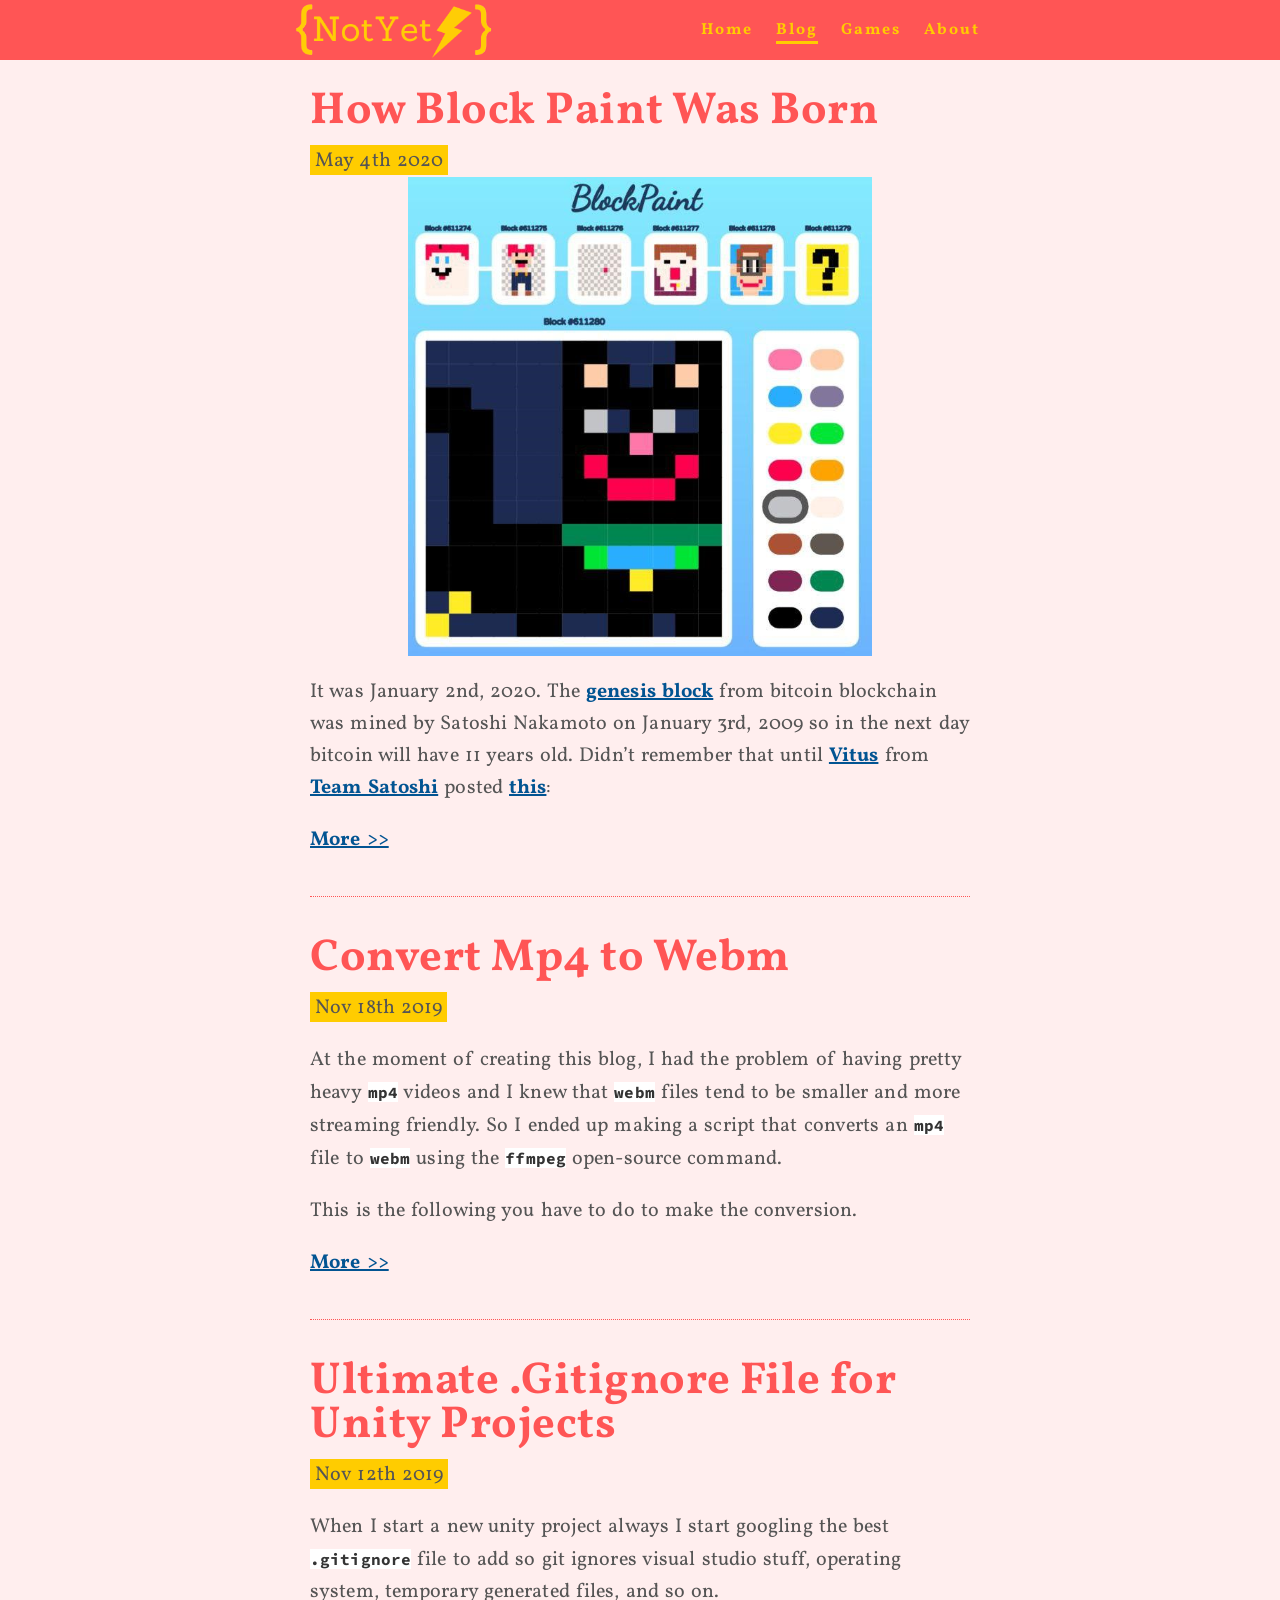
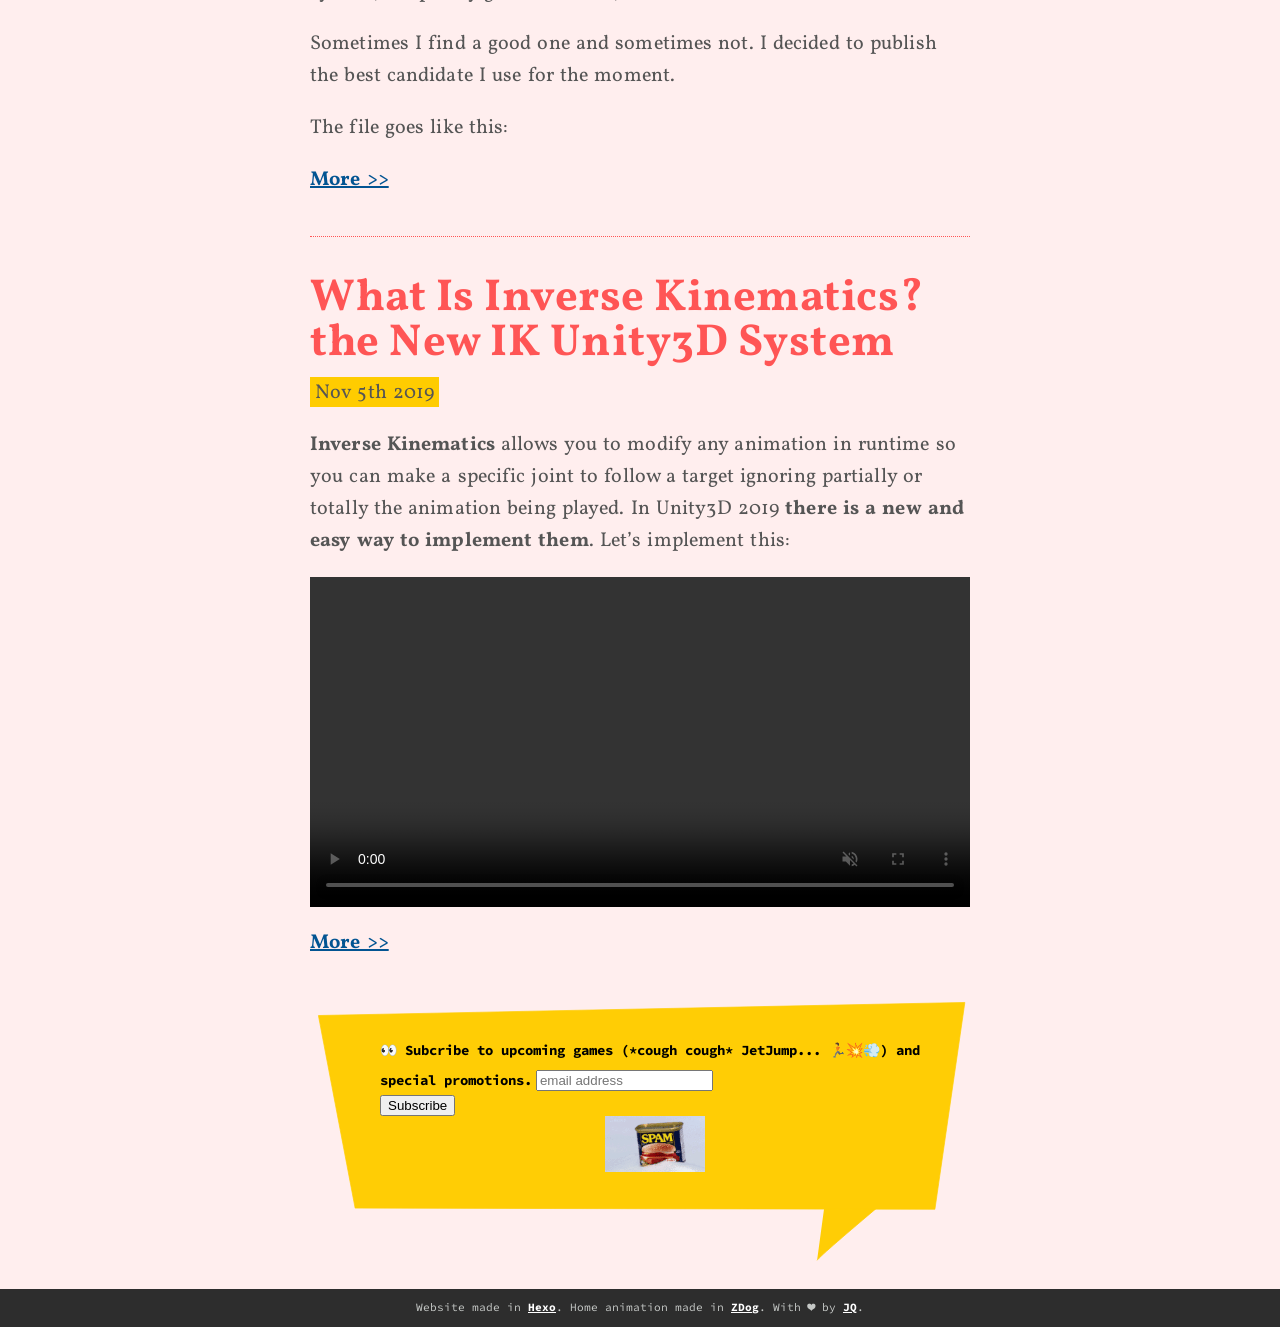
==== blog/index.html @ b5390eaa "Site updated: 2020-05-04 12:32:25" ====
<html>
<head>
    <meta charset="UTF-8">
<meta name="viewport" content="width=device-width, initial-scale=1.0">
<meta http-equiv="X-UA-Compatible" content="ie=edge">
<meta name="google-site-verification" content="VrJ_5sbiz02gK5WqwfSLQ8V2XP4T2R1Zn0frzu90R7w" />
<link rel="icon" href="/images/icon2-64.png" type="image/x-icon" />

<link rel="stylesheet" href="/css/reset.css">


    
<link rel="stylesheet" href="/css/style.css">

    
<link rel="stylesheet" href="/css/highlight.css">

    
<link rel="stylesheet" href="/css/zdog.css">

    
    
    <link href="https://fonts.googleapis.com/css?family=Vollkorn&display=swap" rel="stylesheet">
    <link href="https://fonts.googleapis.com/css?family=Source+Code+Pro&display=swap" rel="stylesheet">
    <title>{NotYet⚡}</title>

    <link href="https://fonts.googleapis.com/css?family=Varela+Round&display=swap" rel="stylesheet">
<meta name="generator" content="Hexo 4.2.0"></head>

    
    <body>
        <div class="top-band"></div>
        <div class="wrap">
            <header>
    <a href="/" class="header-link-home">
        <img src="/images/logo2.png">
    </a>
    <ul class="nav nav-list">
        <li class="nav-list-item"><a class="nav-list-link" href="/">Home</a></li>
        <li class="nav-list-item current "><a class="nav-list-link" href="/blog">Blog</a></li>
        <li class="nav-list-item"><a class="nav-list-link" href="/games">Games</a></li>
        <li class="nav-list-item"><a class="nav-list-link" href="/about">About</a></li>
    </ul>
    
</header>


            <div class="middle">
                
    <div class="post-content">
        <h2 class="title"><a href="/blockpaint-history/">How Block Paint Was Born</a></h2>
        <p class="date">May 4th 2020</p>
        <img src="/blockpaint-history/bp11.png" class="" title="Negro Matapacos">

<p>It was January 2nd, 2020. The <a href="https://www.blockchain.com/btc/block/000000000019d6689c085ae165831e934ff763ae46a2a6c172b3f1b60a8ce26f" target="_blank" rel="noopener">genesis block</a> from bitcoin blockchain was mined by Satoshi Nakamoto on January 3rd, 2009 so in the next day bitcoin will have 11 years old. Didn’t remember that until <a href="https://twitter.com/Vitus_Ze" target="_blank" rel="noopener">Vitus</a> from <a href="http://teamsatoshi.org/" target="_blank" rel="noopener">Team Satoshi</a> posted <a href="https://twitter.com/Vitus_Ze/status/1212703842363740160" target="_blank" rel="noopener">this</a>:</p> 
        <p><a href="/blockpaint-history/">More >></a></p>
    </div>

    <div class="post-content post-separator ">
        <h2 class="title"><a href="/mp4-to-webm/">Convert Mp4 to Webm</a></h2>
        <p class="date">Nov 18th 2019</p>
        <p>At the moment of creating this blog, I had the problem of having pretty heavy <code>mp4</code> videos and I knew that <code>webm</code> files tend to be smaller and more streaming friendly. So I ended up making a script that converts an <code>mp4</code> file to <code>webm</code> using the <code>ffmpeg</code> open-source command.</p>
<p>This is the following you have to do to make the conversion.</p> 
        <p><a href="/mp4-to-webm/">More >></a></p>
    </div>

    <div class="post-content post-separator ">
        <h2 class="title"><a href="/gitignore-unity/">Ultimate .Gitignore File for Unity Projects</a></h2>
        <p class="date">Nov 12th 2019</p>
        <p>When I start a new unity project always I start googling the best <code>.gitignore</code> file to add so git ignores visual studio stuff, operating system, temporary generated files, and so on.</p>
<p>Sometimes I find a good one and sometimes not. I decided to publish the best candidate I use for the moment.</p>
<p>The file goes like this:</p> 
        <p><a href="/gitignore-unity/">More >></a></p>
    </div>

    <div class="post-content post-separator ">
        <h2 class="title"><a href="/ik/">What Is Inverse Kinematics? the New IK Unity3D System</a></h2>
        <p class="date">Nov 5th 2019</p>
        <p><strong>Inverse Kinematics</strong> allows you to modify any animation in runtime so you can make a specific joint to follow a target ignoring partially or totally the animation being played. In Unity3D 2019 <strong>there is a new and easy way to implement them</strong>. Let’s implement this:</p>
<video id="vid" allowfullscreen playsinline autoplay muted loop controls>
  <source src="/ik/ik-final.mp4" type="video/webm">
    Your browser does not support the video tag.
</video> 
        <p><a href="/ik/">More >></a></p>
    </div>


<div class="join" >
    <img class="join-bg" src="/images/bubble.svg">
    <div class="join-content">

        <!-- Begin Mailchimp Signup Form -->
<link href="//cdn-images.mailchimp.com/embedcode/horizontal-slim-10_7.css" rel="stylesheet" type="text/css">
<style type="text/css">
    #mc_embed_signup{background: transparent; clear:left; font:14px Helvetica,Arial,sans-serif; width:100%;}
    #mc_embed_signup label, #mc_embed_signup p{
        font-family: 'Source Code Pro', monospace;
        color: #000;
        font-weight: bold;
        margin: 0 0 20px 0;
        line-height: 30px;
        font-size: 14px;
        text-align: center;
    }
    #mc_embed_signup p{color:#666; font-weight: normal;}
	/* Add your own Mailchimp form style overrides in your site stylesheet or in this style block.
	   We recommend moving this block and the preceding CSS link to the HEAD of your HTML file. */
</style>
<div id="mc_embed_signup">
<form action="https://games.us4.list-manage.com/subscribe/post?u=2bb8a45b43e13f5409852b77a&amp;id=c672452f30" method="post" id="mc-embedded-subscribe-form" name="mc-embedded-subscribe-form" class="validate" target="_blank" novalidate>
    <div id="mc_embed_signup_scroll">
    <label for="mce-EMAIL">👀 Subcribe to upcoming games (*cough cough* JetJump... 🏃💥💨) and special promotions.</label>
	<input type="email" value="" name="EMAIL" class="email" id="mce-EMAIL" placeholder="email address" required>
    <!-- real people should not fill this in and expect good things - do not remove this or risk form bot signups-->
    <div style="position: absolute; left: -5000px;" aria-hidden="true"><input type="text" name="b_2bb8a45b43e13f5409852b77a_c672452f30" tabindex="-1" value=""></div>
    <div class="clear"><input type="submit" value="Subscribe" name="subscribe" id="mc-embedded-subscribe" class="button"></div>
    </div>
</form>
<p><img src="/images/spam2.gif" /></p>
</div>

<!--End mc_embed_signup-->

        <!-- div class="join-left">
            <h2><a href="https://discord.gg/3KVcU8p" target="_blank" rel="noopener">Let's stay in touch! Join the discord channel</a></h2>
            <p>See you there!🤜💥🤛</p>
        </div>
        <div class="join-right">
            <a href="https://discord.gg/3KVcU8p" target="_blank" rel="noopener"><img src="/images/discord.png" class="join-discord"></a>
        </div -->
        <!-- div class="join-middle"></div>
        <div class="join-right">
            <p>Receive news about my next game release (I will not spam you. I hate spam too!)</p>
            <form>
                <input type="text">
            </form>
        </div -->
    </div>
    
</div>


            </div>
        </div>
        <div class="footer">
    <p>Website made in <a href="https://hexo.io/" target="_blank">Hexo</a>. Home animation made in <a href="https://zzz.dog/" target="_blank">ZDog</a>. With ❤️ by <a href="http://twitter.com/chulini" target="_blank">JQ</a>.</p>
</div>

    <script>
      var disqus_shortname = 'notyet-1';
      
      (function(){
        var dsq = document.createElement('script');
        dsq.type = 'text/javascript';
        dsq.async = true;
        dsq.src = '//go.disqus.com/count.js';
        (document.getElementsByTagName('head')[0] || document.getElementsByTagName('body')[0]).appendChild(dsq);
      })();
    </script>
    
    

    </body>    
    

</html>
---- css/style.css ----
/*
Colors:
#fc0 //Orange
#fee //Cream
#555 //gray
#f55 //red
#025492 //Blue
*/
body{
  font-family: 'Vollkorn', serif;
  background: #fee;
  color: #555;
}
.top-band{
  position: absolute;
  width: 100%;
  height: 60px;
  top:0;
  left:0;
  background: #f55;
  z-index: -1;
}

.wrap{
  max-width: 700px;
  margin: 0 auto;
}
header {
  max-width: 700px;
  min-height:60px;
  /*padding: 20px 100px;*/
  font-family: 'Vollkorn', serif;
  display:block;
  background-color: #f55;
}
header .nav-list{
  float: right;
  
}

header .nav-list-item
{
  display: inline-block;
  padding: 19px 10px;
}
header .nav-list-item a{
  font-size: 1em;
  line-height: 1.4;
  text-decoration: none;
  color: #fc0;
  font-weight: bold;
  letter-spacing: 2px;
}
header .nav-list-item a:hover
{
  border-bottom: 3px dotted #fc0;
}
header .current a
{
  border-bottom: 3px solid #fc0;
}
.header-link-home{
  float:left;
}
.header-link-home img{
  height: 60px;
  float: left;
}
h1 .header-link-home {
  line-height: 60px;
  float: left;
  margin: 0 30px;
  font-size: 2em;
  color: #777;
  font-weight: bold;
  text-decoration: none;
}
.middle{
  max-width: 700px;
  margin: 20px auto;
  padding: 0 20px;
  min-height: calc(100vh - 137px);
  position: relative;
}
video{
  width: 100%;
}

@media screen and (max-width: 700px)
{
  .wrap{
    width: inherit;
    margin:0;
  }
  .middle{
    min-height: calc(100vh - 197px);
  }
  header{
    min-width: inherit;
    height: 120px;
    display:block;
    text-align: center;
  }
  header .header-link-home{
    margin:0 auto;
    text-align: center;
    
    float:none;
  }
  header .header-link-home img{
    float:none;
    display: block;
    margin:0 auto;
  }
  header h1{
    display:inline;
  }
  /*h1 .header-link-home {
    float: none;
    display:inline-block;
  }*/
  header .nav-list{
    width:100%;
    display: block;
  }
}

.post-content{
  margin: 0 0px 40px 0px;
  font-family: 'Vollkorn', serif;
}
.post-separator{
  border-top: 1px dotted #f55;
  padding: 30px 0 0 0;
}
.post-content img{
  max-width: 100%;
  display: block;
  margin: 0 auto;
}
.post-border{
  border-left: 1px dotted #f55;
  padding: 0 0 0 20px;
}
a{
  color: #333;
}
.post-content h2.title {  
  padding: 10px 0;
  margin: 0;
  font-family: 'Vollkorn', serif;
}
.post-content h2.title a, .games h2 a{
  color: #f55;
  font-size: 2em;
  text-decoration: none;
  letter-spacing: 0.5px;
  font-family: 'Vollkorn', serif;

}
h2 a:hover{
  text-decoration: underline;
  text-decoration-style: dotted;
}
.post-content{
  font-family: 'Vollkorn', serif;
}
p strong{
  font-weight: bold;
}
p emph
{
  font-style: italic;
}
p a{
  font-weight: bold;
}
p{
  line-height: 1.6em;
}
.post-content p, .post-content ul, .post-content ol, .post-content li{
  margin: 20px 0 20px 0;
  font-size: 20px;
  letter-spacing: 0.1px;
  word-spacing: 2px;
}
p.date{
  background-color: #fc0;
  display: inline;
  padding: 2px 5px 0px 5px;
}
p code, ul code, ol code{
  background-color: #fff;
  color: #333;
  font-weight: bold;
}
.post-content h1{
  font-size: 1.8em;
  margin: 65px 0px 15px 0;
  font-weight: bold;
  letter-spacing: 1px;
  font-family: 'Varela Round', serif;
}
.post-content h2{
  font-size: 1.4em;
  margin: 45px 0px 15px 0;
  font-weight: bold;
  letter-spacing: 1px;
  font-family: 'Varela Round', serif;
}
.post-content ul{
  list-style-type: square;
  margin: 10px 0 20px 40px;
}
.post-content ol{
  list-style-type: decimal;
  margin: 10px 0 20px 40px;
}

.join {
  margin: 20px 0;
  padding: 36px 41px 77px 70px;
  position: relative;
  display: block;
}
.join-bg{
  width: 100%; 
  height: 100%; 
  position: absolute; 
  left: 0px; 
  top: 0px; 
  z-index: -1;
}
.join-content{
  margin:0px auto;
  display: flex;
}
.join-left{
  flex:1;
  text-align: center;
}
.join-left img{
  max-width: 50px;
}
.join-middle{
  flex: initial;
  width: 2px;
  background: #f55;
  margin: 0 30px;
}
.join-right{
  flex: .6;
  text-align: center;
}
.join-discord{
  height: 100px;
}
.join h2{
  font-family: 'Source Code Pro', monospace;
  color: #025492;
  font-weight: bold;
  margin: 0 0 20px 0;
  line-height: 30px;
}
.join h2 a:hover, p a:hover, .post-content .title a:hover{
  background: #f55;
  color: #fc0;
  text-decoration: none;
}
.join p{
  font-family: 'Source Code Pro', monospace;
  font-size: .8em;
}
.footer{
  width:100%;
  padding: 10px 0;
  font-family: 'Source Code Pro', monospace;
  background-color:#2d2d2d/* #2d2d2d;*/  
}
html{
  min-height:100%;/* make sure it is at least as tall as the viewport */
  position:relative;
}
body{
  height:100%; /* force the BODY element to match the height of the HTML element */
}

.footer p{
  color:#c5c8c6;
  font-size: .7em;
  text-align: center;
  padding: 0 10px;
  margin:0;
}
.footer p a{
  color:#fff;
}
p a{
  color: #025492;
}
.games{
  /* display:flex; */
}
.games img{
  width: 250px;
  margin: 0 15px 0 0;
  float:left;
}
/* .games .games-description{
  margin:0 auto auto 15px;
}  */
.games h1{
  margin: 15px 0px 15px 0;
}

/* Anybody can paint the block being mined. After that (10 minutes in average). The drawing will be in history and not be updated anymore.
Made as a web experiment for the bitcoin 11th birthday challange from [Team Satoshi](http://teamsatoshi.org/). */
---- css/highlight.css ----
.post-content blockquote{
  margin:2em 0;
  padding-left:20px;
  border-left:4px solid #f55
}

.post-content>table,.post-content>figure.highlight{
  box-shadow:0 1px 2px rgba(0,0,0,0.125)
}
.post-content .danger{
  position:relative;
  margin:2em 0;
  padding:12px 24px 12px 30px;
  border-left:4px solid #f66;
  border-top-right-radius:2px;
  border-bottom-right-radius:2px;
  background-color:#2d2d2d
}
.post-content .danger br{
  display:none
}
.post-content .danger:before{
  position:absolute;
  top:14px;
  left:-12px;
  content:"!";
  width:20px;
  height:20px;
  border-radius:100%;
  color:#000;
  font-size:14px;
  line-height:20px;
  font-weight:bold;
  text-align:center;
  background-color:#f66;
  font-family:'Dosis', 'Source Sans Pro', 'Helvetica Neue', Arial, sans-serif
}
#mask{
  position:fixed;
  overflow:scroll;
  width:100%;
  height:100%;
  padding:1em 0;
  background-color:rgba(0,0,0,0.5);
  z-index:10
}
#mask #mask-image{
  max-width:95%
}
code,pre{
  font-size:0.8em;
  background-color:#2d2d2d;
  font-family: 'Source Code Pro', monospace;
}
.highlight{
  position:relative;
  margin:1em 0;
  border-radius:2px;
  line-height:1.1em;
  background-color:#2d2d2d;
  overflow-x:auto
}
.highlight table,.highlight tr,.highlight td{
  width:100%;
  border-collapse:collapse;
  padding:0;
  margin:0
}
.highlight .gutter{
  width: 20px;
}
.highlight .code pre{
  padding:1.2em 1.4em;
  line-height:1.5em;
  margin:0
}
.highlight .gutter pre{
  padding:1.2em .5em;
  line-height:1.5em;
  margin:0
}
.highlight .code pre .line, .highlight .gutter pre .line{
  width:auto;
  height:18px;
}
.line-numbers{
  color: #666;
  font-size: 0.85em;
}
.highlight.html .code:after,.highlight.js .code:after,.highlight.bash .code:after,.highlight.css .code:after,.highlight.scss .code:after,.highlight.diff .code:after,.highlight.java .code:after,.highlight.xml .code:after,.highlight.python .code:after,.highlight.json .code:after,.highlight.swift .code:after,.highlight.ruby .code:after,.highlight.perl .code:after,.highlight.php .code:after,.highlight.c .code:after,.highlight.cpp .code:after,.highlight.ts .code:after,.highlight.cs .code:after{
  position:absolute;
  top:0;
  right:0;
  color:#666;
  text-align:right;
  font-size:1em;
  padding:5px 10px 0;
  line-height:15px;
  height:15px;
  font-weight:bold;
  font-family: 'Source Code Pro', monospace;
}
.highlight.html .code:after{
  content:"HTML"
}
.highlight.js .code:after{
  content:"JS"
}
.highlight.javascript .code:after{
  content:"JS"
}
.highlight.bash .code:after{
  content:"BASH"
}
.highlight.css .code:after{
  content:"CSS"
}
.highlight.scss .code:after{
  content:"SCSS"
}
.highlight.diff .code:after{
  content:"DIFF"
}
.highlight.java .code:after{
  content:"JAVA"
}
.highlight.xml .code:after{
  content:"XML"
}
.highlight.python .code:after{
  content:"PYTHON"
}
.highlight.json .code:after{
  content:"JSON"
}
.highlight.swift .code:after{
  content:"SWIFT"
}
.highlight.ruby .code:after{
  content:"RUBY"
}
.highlight.perl .code:after{
  content:"PERL"
}
.highlight.php .code:after{
  content:"PHP"
}
.highlight.c .code:after{
  content:"C"
}
.highlight.java .code:after{
  content:"JAVA"
}
.highlight.cpp .code:after{
  content:"CPP"
}
.highlight.ts .code:after{
  content:"TS"
}
.highlight.cpp .code:after{
  content:'C++'
}
.highlight.cs .code:after{
  content:'C#'
}
pre{
  color:#c5c8c6
}
pre .function .keyword,pre .constant{
  color:#81a2be
}
pre .keyword,pre .attribute{
  color:#cc6666
}
pre .number,pre .literal{
  color:#81a2be
}
pre .tag,pre .tag .title,pre .change,pre .winutils,pre .flow,pre .lisp .title,pre .clojure .built_in,pre .nginx .title,pre .tex .special{
  color:#81a2be
}
pre .symbol,pre .symbol .string,pre .value,pre .regexp{
  color:#81a2be
}
pre .title{
  color:#83B917
}
pre .tag .value,pre .string,pre .subst,pre .haskell .type,pre .preprocessor,pre .ruby .class .parent,pre .built_in,pre .sql .aggregate,pre .django .template_tag,pre .django .variable,pre .smalltalk .class,pre .javadoc,pre .django .filter .argument,pre .smalltalk .localvars,pre .smalltalk .array,pre .attr_selector,pre .pseudo,pre .addition,pre .stream,pre .envvar,pre .apache .tag,pre .apache .cbracket,pre .tex .command,pre .prompt{
  color:#81a2be
}
pre .comment,pre .java .annotation,pre .python .decorator,pre .template_comment,pre .pi,pre .doctype,pre .shebang,pre .apache .sqbracket,pre .tex .formula{
  color:#b3b3b3
}
pre .deletion{
  color:#cc6666
}
pre .coffeescript .javascript,pre .javascript .xml,pre .tex .formula,pre .xml .javascript,pre .xml .vbscript,pre .xml .css,pre .xml .cdata{
  opacity:0.5
}
.gutter pre{
  background: #222;
}
---- css/zdog.css ----
#canvas-container{  
    margin: 0 0 0 0;
    position: absolute;
    top: 50%;
    left: 50%;
    -ms-transform: translate(-50%, -50%);
    transform: translate(-50%, -50%);
    
}
.zdog-canvas {
    background: transparent;/*#000;*/
    height: 450px;
    margin:0 auto;
    z-index: 0;
}
#home-pointer{
    position: absolute;
    display: none;
    z-index: 10;
    top: 10px;
    left: 10px;
}
.fade {
    -webkit-animation: fade 2.7s infinite;
    animation: fade 2.7s infinite;
    -moz-animation: fade 2.7s infinite;
    -o-animation: fade 2.7s infinite;
}

@-webkit-keyframes fade {
    0% {opacity: 0} 
    50% {opacity: .7}
    100% {opacity:0}
}

@-moz-keyframes fade{
    0% {opacity: 0} 
    50% {opacity: .7}
    100% {opacity:0}  
}

@keyframes fade {
    0% {opacity: 0} 
    50% {opacity: .7}
    100%{opacity: 0}
}
@-o-keyframes fade {
    0% {opacity: 0} 
    50% {opacity: .7}
    100%{opacity: 0}
    
}
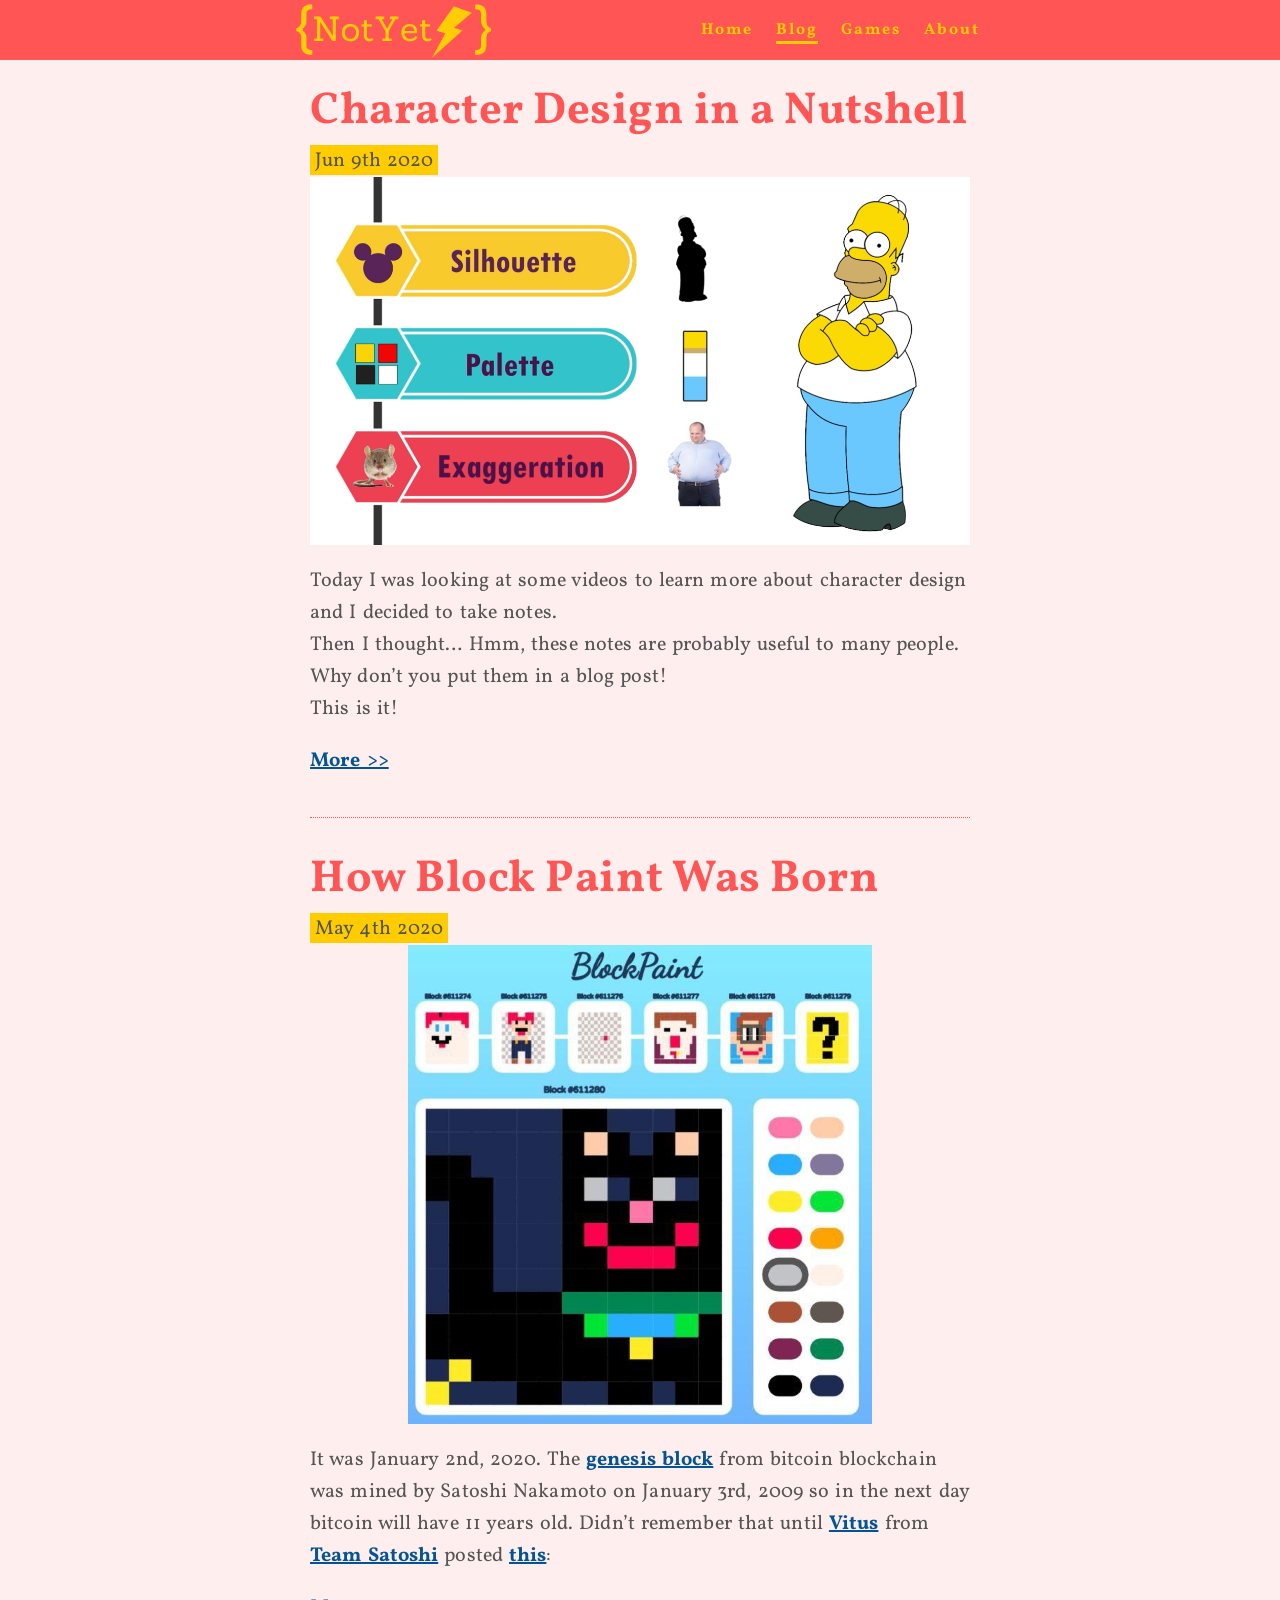
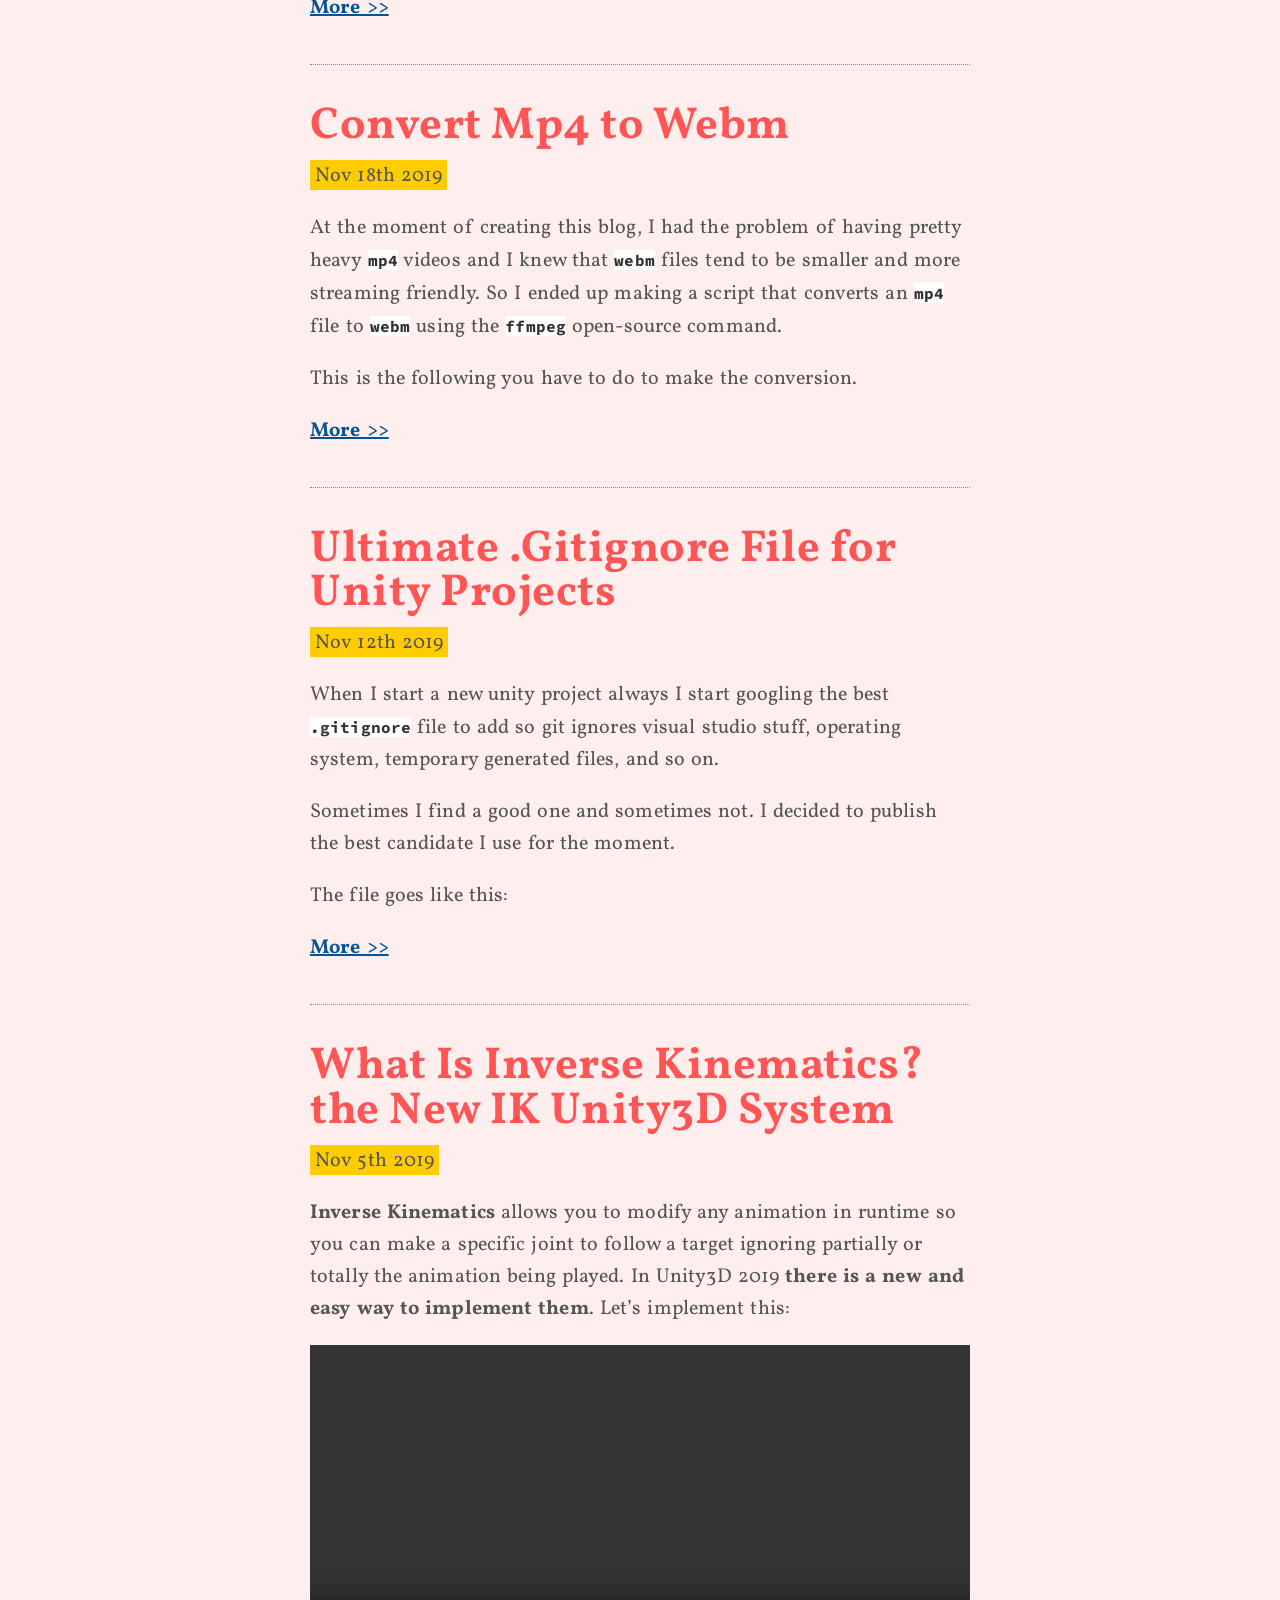
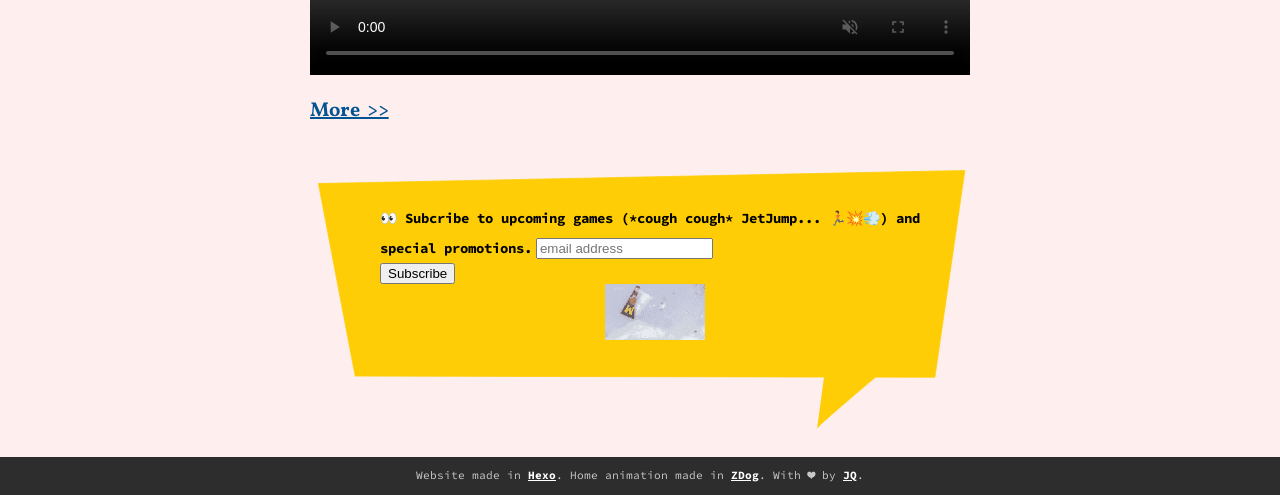
==== commit 6ab5059c: "Site updated: 2020-06-09 16:37:34" ====
--- a/blog/index.html
+++ b/blog/index.html
@@ -48,6 +48,16 @@
             <div class="middle">
                 
     <div class="post-content">
+        <h2 class="title"><a href="/character-design-in-a-nutshell/">Character Design in a Nutshell</a></h2>
+        <p class="date">Jun 9th 2020</p>
+        <img src="/character-design-in-a-nutshell/clarity.png" class="">
+
+
+<p>Today I was looking at some videos to learn more about character design and I decided to take notes.<br>Then I thought… Hmm, these notes are probably useful to many people. Why don’t you put them in a blog post!<br>This is it!</p> 
+        <p><a href="/character-design-in-a-nutshell/">More >></a></p>
+    </div>
+
+    <div class="post-content post-separator ">
         <h2 class="title"><a href="/blockpaint-history/">How Block Paint Was Born</a></h2>
         <p class="date">May 4th 2020</p>
         <img src="/blockpaint-history/bp11.png" class="" title="Negro Matapacos">
--- a/css/style.css
+++ b/css/style.css
@@ -162,6 +162,15 @@
   text-decoration: underline;
   text-decoration-style: dotted;
 }
+.post-content h3{
+  font-size: 1.1em;
+  margin: 35px 0px 15px 15px;
+  font-weight: bold;
+  letter-spacing: 1px;
+  font-family: 'Varela Round', serif;
+  border-left: 2px solid;
+  padding-left: 10px;
+}
 .post-content{
   font-family: 'Vollkorn', serif;
 }
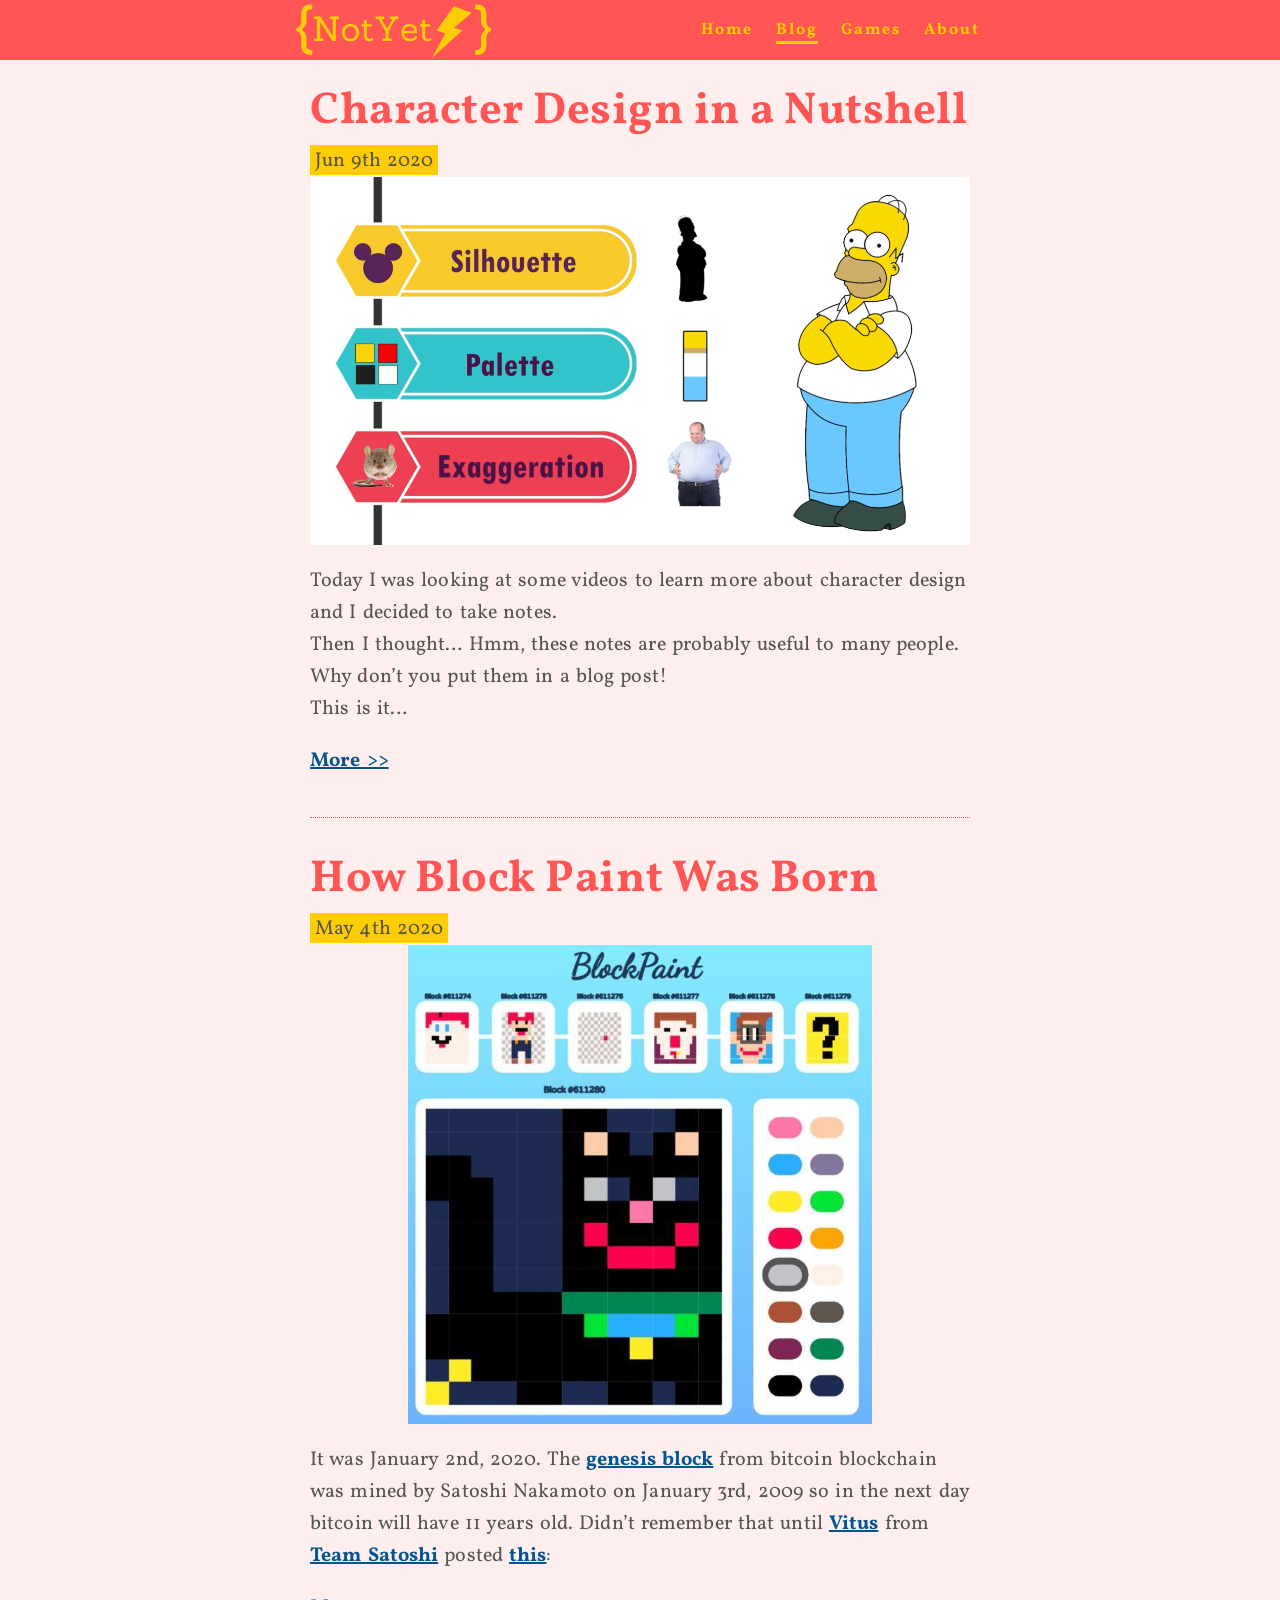
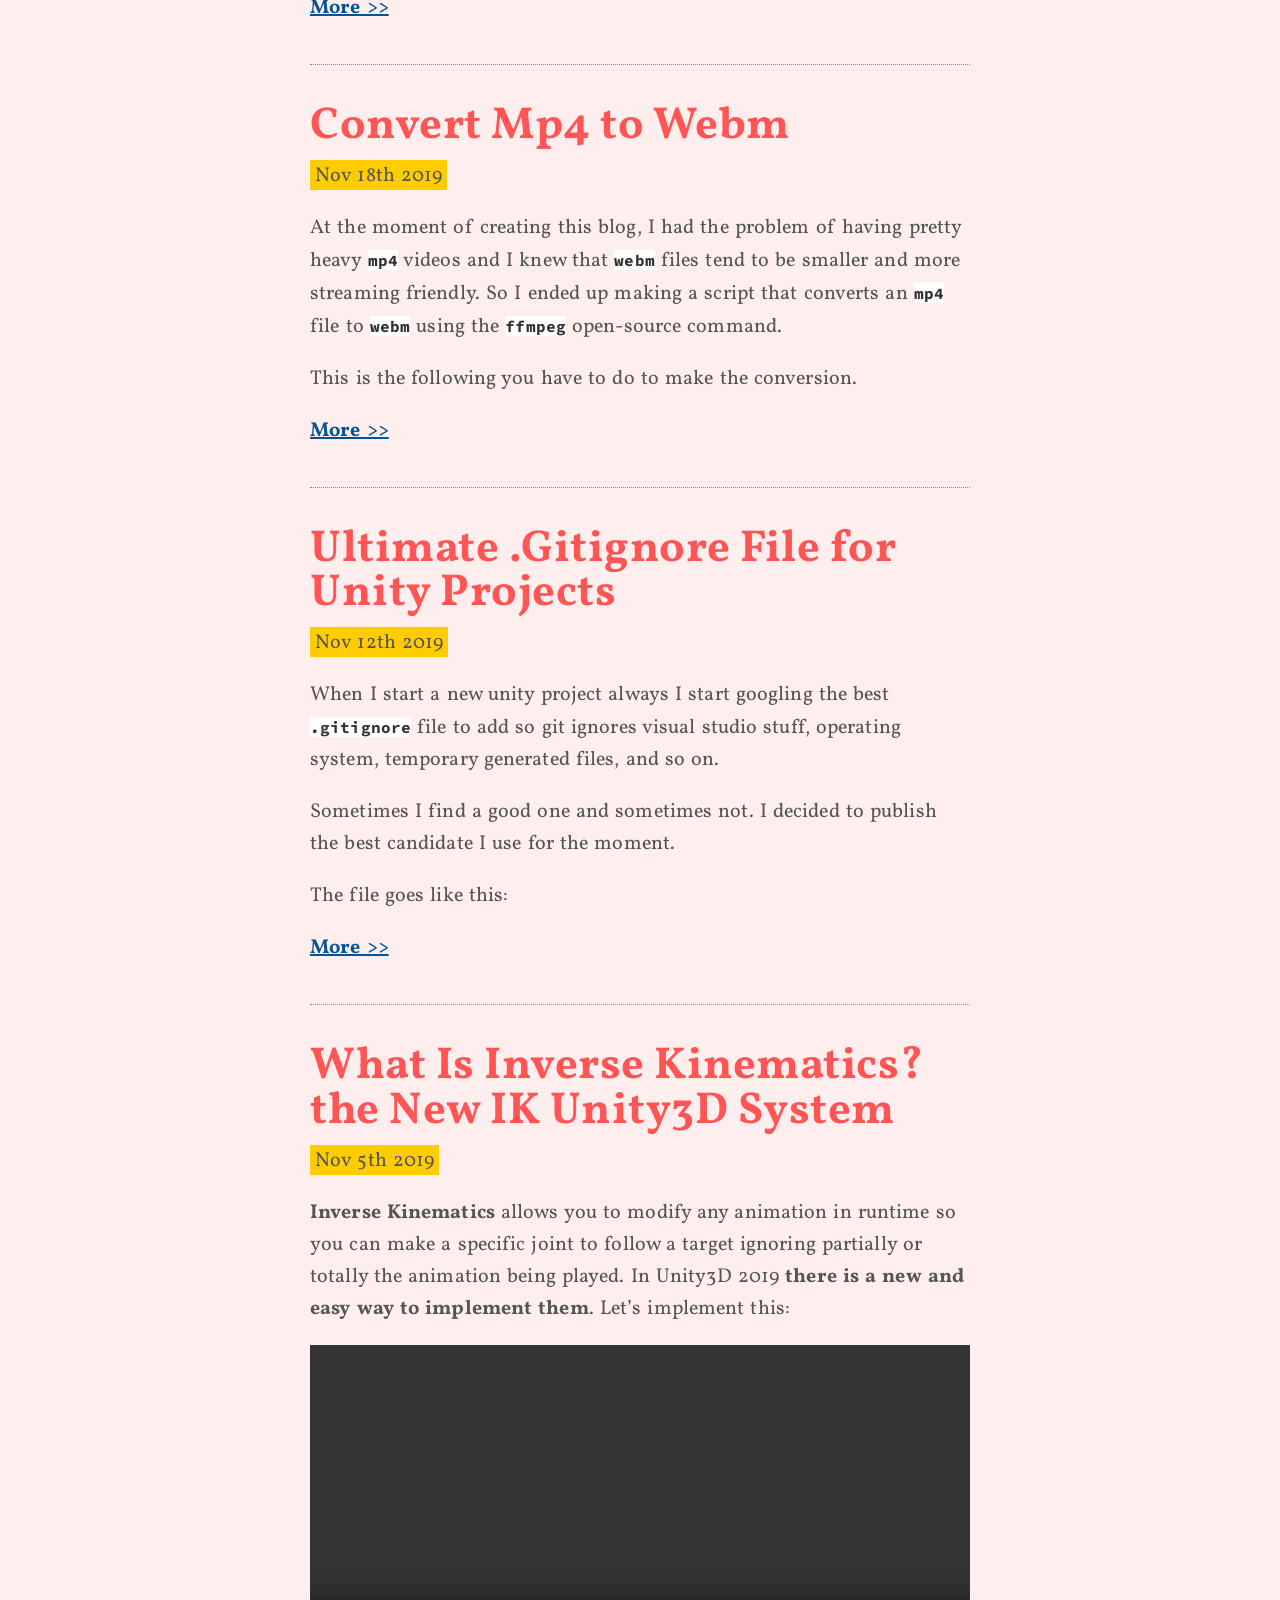
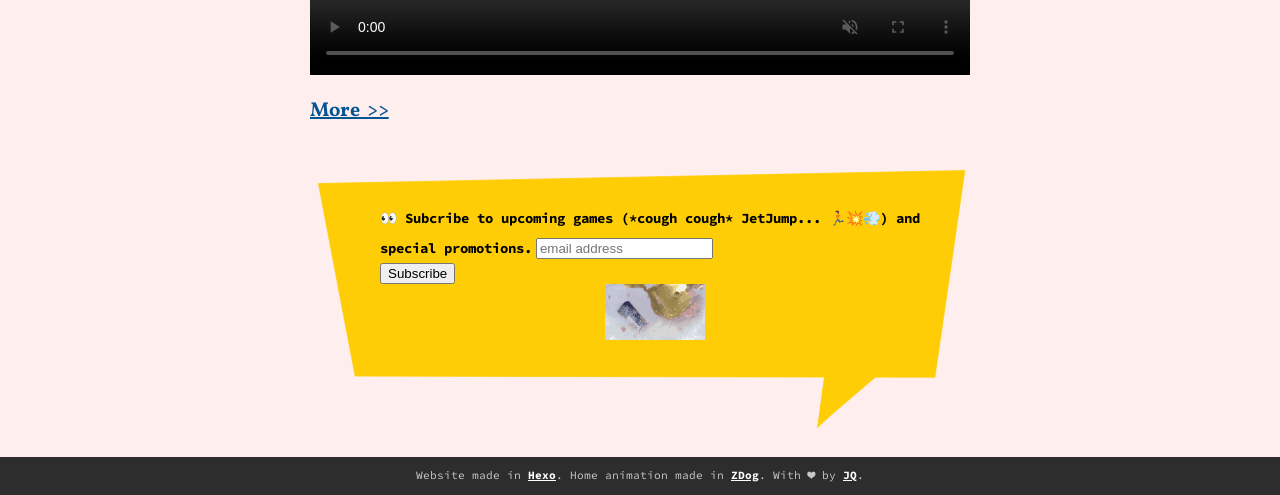
==== commit e58de684: "Site updated: 2020-06-09 17:25:25" ====
--- a/blog/index.html
+++ b/blog/index.html
@@ -53,7 +53,7 @@
         <img src="/character-design-in-a-nutshell/clarity.png" class="">
 
 
-<p>Today I was looking at some videos to learn more about character design and I decided to take notes.<br>Then I thought… Hmm, these notes are probably useful to many people. Why don’t you put them in a blog post!<br>This is it!</p> 
+<p>Today I was looking at some videos to learn more about character design and I decided to take notes.<br>Then I thought… Hmm, these notes are probably useful to many people. Why don’t you put them in a blog post!<br>This is it…</p> 
         <p><a href="/character-design-in-a-nutshell/">More >></a></p>
     </div>
 
